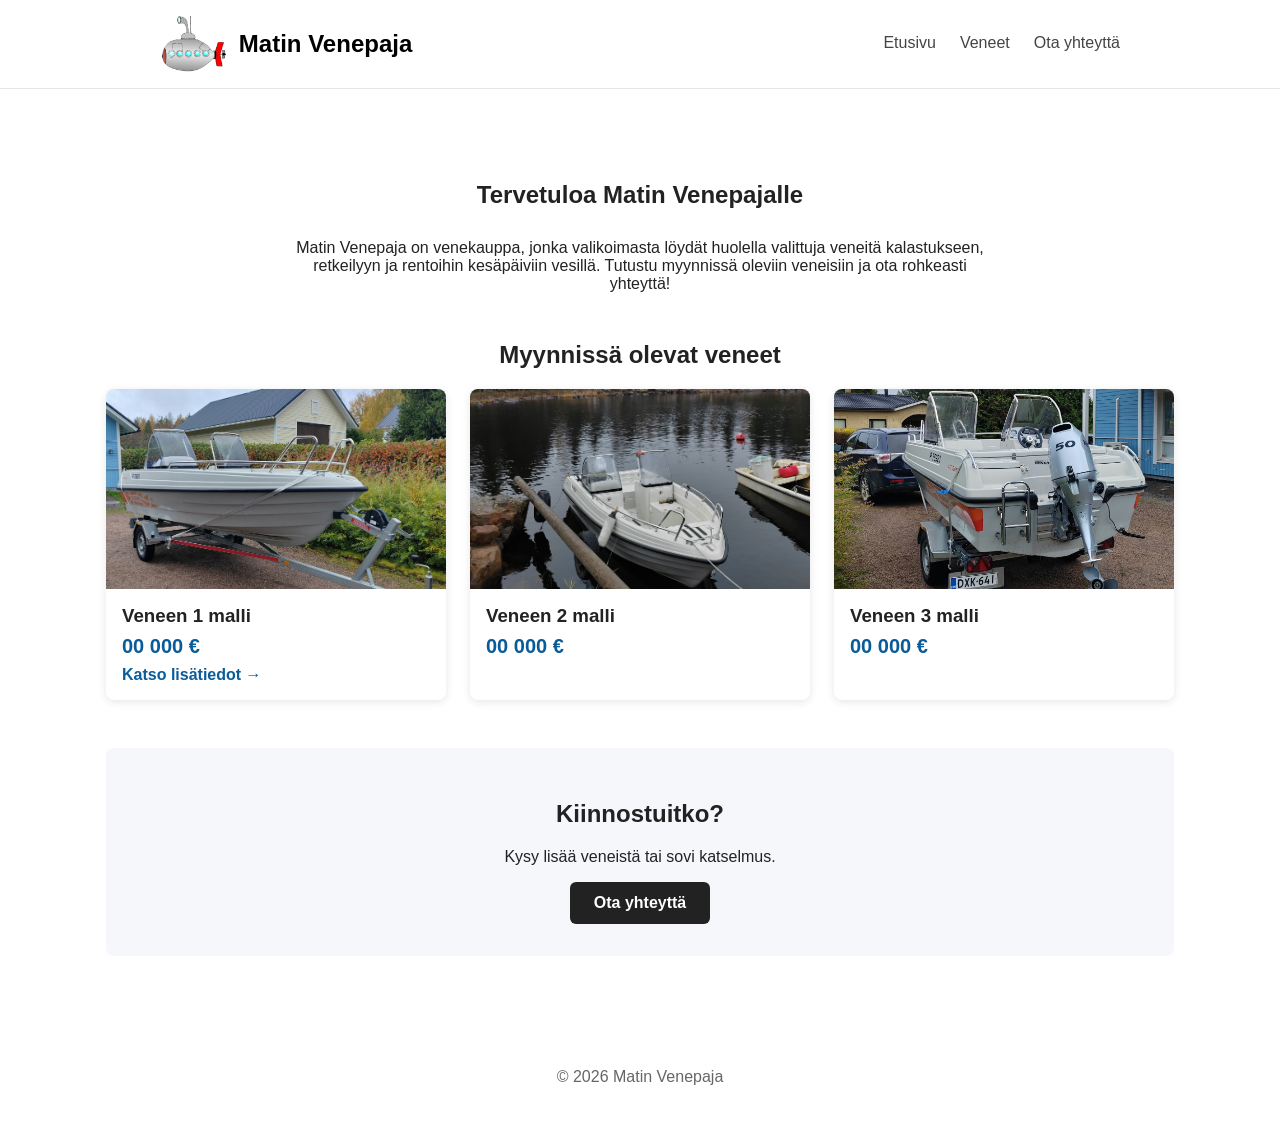
==== index.html @ ed93519f "made the website gooder" ====
<!DOCTYPE html>
<html lang="fi">
    <head>
        <meta charset="UTF-8">
        <meta name="viewport" content="width=device-width, initial-scale=1">
        <title>Matin Venepaja – Myynnissä olevat veneet</title>
        <link rel="stylesheet" href="styles.css">
    </head>
    <body>
        <header>
            <a href="index.html" class="logo"><img id="website-logo" src="images/logo.png" alt="Matin Venepaja logo">Matin Venepaja</a>
            <nav class="nav">
                <a href="index.html">Etusivu</a>
                <a href="boat1.html">Veneet</a>
                <a href="contact.html">Ota yhteyttä</a>
            </nav>
        </header>

        <main class="home">
            <section class="intro">
                <h1>Tervetuloa Matin Venepajalle</h1>
                <p>
                    Matin Venepaja on venekauppa, jonka valikoimasta löydät huolella
                    valittuja veneitä kalastukseen, retkeilyyn ja rentoihin
                    kesäpäiviin vesillä. Tutustu myynnissä oleviin veneisiin ja
                    ota rohkeasti yhteyttä!
                </p>
            </section>

            <section class="boats">
                <h2>Myynnissä olevat veneet</h2>

                <div class="card-grid">

                    <article class="card">
                        <a href="boat1.html">
                            <img src="images/boat1.jpg" alt="Vene 1">
                            <div class="card-body">
                                <h3>Veneen 1 malli</h3>
                                <p class="price">00 000 €</p>
                                <span class="card-link">Katso lisätiedot →</span>
                            </div>
                        </a>
                    </article>

                    <article class="card">
                        <img src="images/boat2.jpg" alt="Vene 2">
                        <div class="card-body">
                            <h3>Veneen 2 malli</h3>
                            <p class="price">00 000 €</p>
                        </div>
                    </article>

                    <article class="card">
                        <img src="images/boat3.jpg" alt="Vene 3">
                        <div class="card-body">
                            <h3>Veneen 3 malli</h3>
                            <p class="price">00 000 €</p>
                        </div>
                    </article>

                </div>
            </section>

            <section class="cta">
                <h2>Kiinnostuitko?</h2>
                <p>Kysy lisää veneistä tai sovi katselmus.</p>
                <a href="contact.html" class="button">Ota yhteyttä</a>
            </section>
        </main>

        <footer>
            <p>&copy; 2026 Matin Venepaja</p>
        </footer>
    </body>
</html>
---- styles.css ----
* {
  box-sizing: border-box;
}

html {
  padding: 0;
  font-family: Arial, Helvetica, sans-serif;
}

body {
  margin: 0;
  padding: 0;
  font-family: Arial, sans-serif;
  color: #222;
}

/* header */

header {
  display: flex;
  justify-content: space-between;
  align-items: center;
  padding: 1rem 10rem;
  background: #ffffff;
  border-bottom: 1px solid #e5e5e5;
  position: sticky;
  top: 0;
  z-index: 100;
}

.logo {
  display: flex;
  align-items: center;
  gap: 0.75rem;
  font-size: 1.5rem;
  font-weight: 700;
  color: #000;
  text-decoration: none;
}

#website-logo {
  height: 3.5rem;
  width: auto;
  display: block;
}

.nav {
  display: flex;
  gap: 1.5rem;
}

.nav a {
  color: #444;
  text-decoration: none;
  font-weight: 500;
  padding: 0.25rem 0;
  border-bottom: 2px solid transparent;
  transition: color 0.2s, border-color 0.2s;
}

.nav a:hover {
  color: #111;
  border-bottom-color: #111;
}

/* etusivu */

main.home {
  max-width: 1100px;
  padding: 2rem 1rem;
}

.intro {
  text-align: center;
  max-width: 700px;
  margin: 0 auto 3rem;
}

.boats h2,
.cta h2 {
  text-align: center;
}

.card-grid {
  display: grid;
  grid-template-columns: repeat(auto-fit, minmax(280px, 1fr));
  gap: 1.5rem;
}

.card {
  background: #fff;
  border-radius: 8px;
  overflow: hidden;
  box-shadow: 0 2px 8px rgba(0, 0, 0, 0.1);
  transition: transform 0.2s, box-shadow 0.2s;
}

.card:hover {
  transform: translateY(-4px);
  box-shadow: 0 6px 16px rgba(0, 0, 0, 0.15);
}

.card a {
  color: inherit;
  text-decoration: none;
  display: block;
}

.card img {
  width: 100%;
  height: 200px;
  object-fit: cover;
  display: block;
}

.card-body {
  padding: 1rem;
}

.card-body h3 {
  margin: 0 0 0.5rem;
}

.price {
  font-size: 1.25rem;
  font-weight: 700;
  color: #0a5c99;
  margin: 0 0 0.5rem;
}

.card-link {
  color: #0a5c99;
  font-weight: 600;
}

.cta {
  text-align: center;
  margin-top: 3rem;
  padding: 2rem;
  background: #f5f7fa;
  border-radius: 8px;
}

.button {
  display: inline-block;
  padding: 0.75rem 1.5rem;
  background: #222;
  color: #fff;
  text-decoration: none;
  border-radius: 6px;
  font-weight: 600;
}

.button:hover {
  background: #444;
}

footer {
  text-align: center;
  padding: 1.5rem;
  color: #666;
}

/* contact html tyylit */

main {
  max-width: 650px;
  margin: 40px auto;
  padding: 30px;
  background-color: white;
  border-radius: 8px;
}

h1 {
  text-align: center;
  margin-bottom: 30px;
}

form {
  display: flex;
  flex-direction: column;
  gap: 10px;
}

label {
  font-weight: bold;
  margin-top: 10px;
}

input,
select,
textarea {
  width: 100%;
  padding: 12px;
  border: 1px solid #ccc;
  border-radius: 5px;
  font-size: 16px;
}

textarea {
  min-height: 150px;
  resize: vertical;
}

button {
  margin-top: 20px;
  padding: 12px;
  background-color: #222;
  color: white;
  border: none;
  border-radius: 5px;
  font-size: 16px;
  cursor: pointer;
}

button:hover {
  background-color: #444;
}

/* mobiili */

@media (max-width: 600px) {
  header {
    flex-direction: column;
    gap: 0.75rem;
    padding: 1rem;
  }

  main {
    margin: 20px;
    padding: 20px;
  }

  main.home {
    margin: 20px auto;
    padding: 1rem;
  }
}
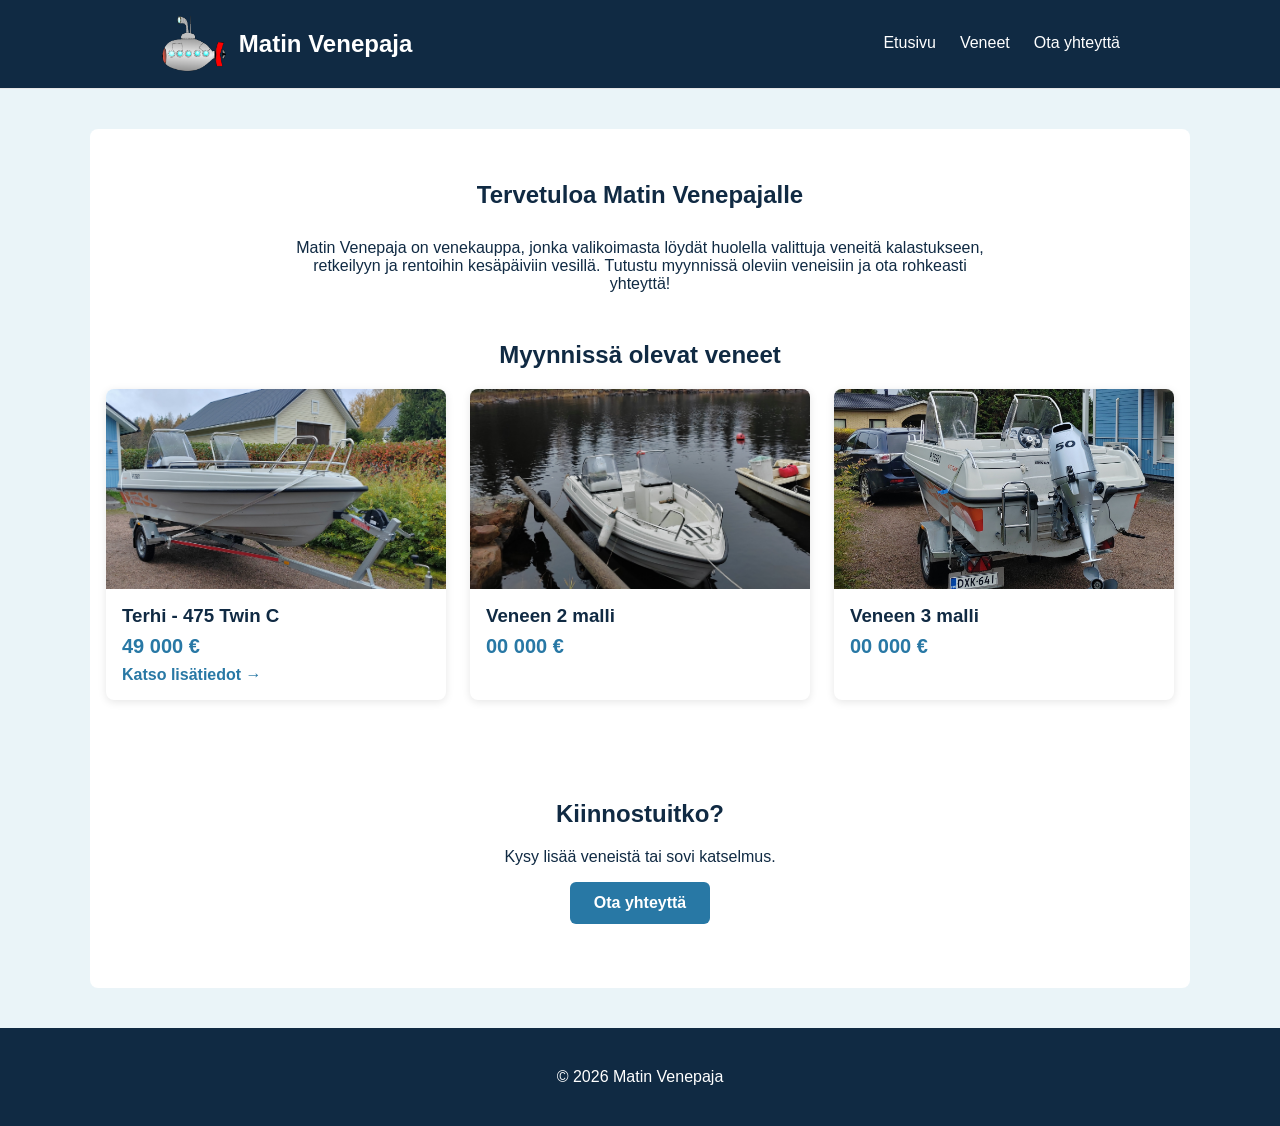
==== commit 72665419: "added information about terhikki" ====
--- a/index.html
+++ b/index.html
@@ -36,8 +36,8 @@
                         <a href="boat1.html">
                             <img src="images/boat1.jpg" alt="Vene 1">
                             <div class="card-body">
-                                <h3>Veneen 1 malli</h3>
-                                <p class="price">00 000 €</p>
+                                <h3>Terhi - 475 Twin C</h3>
+                                <p class="price">49 000 €</p>
                                 <span class="card-link">Katso lisätiedot →</span>
                             </div>
                         </a>
--- a/styles.css
+++ b/styles.css
@@ -1,238 +1,521 @@
+
+:root {
+    --dark-blue: #102A43;
+    --sea-blue: #2878A5;
+    --light-blue: #EAF4F8;
+    --white: #FFFFFF;
+    --sand: #D8C3A5;
+}
+
+/* Yleiset tyylit */
+
 * {
-  box-sizing: border-box;
+    box-sizing: border-box;
 }
 
 html {
-  padding: 0;
-  font-family: Arial, Helvetica, sans-serif;
+    padding: 0;
+    font-family: Arial, Helvetica, sans-serif;
+    scroll-behavior: smooth;
 }
 
 body {
-  margin: 0;
-  padding: 0;
-  font-family: Arial, sans-serif;
-  color: #222;
-}
-
-/* header */
+    margin: 0;
+    padding: 0;
+    font-family: Arial, sans-serif;
+    background-color: var(--light-blue);
+    color: var(--dark-blue);
+}
+
+/* Header */
 
 header {
-  display: flex;
-  justify-content: space-between;
-  align-items: center;
-  padding: 1rem 10rem;
-  background: #ffffff;
-  border-bottom: 1px solid #e5e5e5;
-  position: sticky;
-  top: 0;
-  z-index: 100;
+    display: flex;
+    justify-content: space-between;
+    align-items: center;
+    padding: 1rem 10rem;
+    background: var(--dark-blue);
+    border-bottom: 1px solid #e5e5e5;
+    position: sticky;
+    top: 0;
+    z-index: 100;
 }
 
 .logo {
-  display: flex;
-  align-items: center;
-  gap: 0.75rem;
-  font-size: 1.5rem;
-  font-weight: 700;
-  color: #000;
-  text-decoration: none;
+    display: flex;
+    align-items: center;
+    gap: 0.75rem;
+    font-size: 1.5rem;
+    font-weight: 700;
+    color: var(--white);
+    text-decoration: none;
 }
 
 #website-logo {
-  height: 3.5rem;
-  width: auto;
-  display: block;
+    height: 3.5rem;
+    width: auto;
+    display: block;
 }
 
 .nav {
-  display: flex;
-  gap: 1.5rem;
+    display: flex;
+    gap: 1.5rem;
 }
 
 .nav a {
-  color: #444;
-  text-decoration: none;
-  font-weight: 500;
-  padding: 0.25rem 0;
-  border-bottom: 2px solid transparent;
-  transition: color 0.2s, border-color 0.2s;
+    color: var(--white);
+    text-decoration: none;
+    font-weight: 500;
+    padding: 0.25rem 0;
+    border-bottom: 2px solid transparent;
+    transition: color 0.2s, border-color 0.2s;
 }
 
 .nav a:hover {
-  color: #111;
-  border-bottom-color: #111;
-}
-
-/* etusivu */
+    color: var(--sand);
+    border-bottom-color: var(--sand);
+}
+
+/* Etusivu */
 
 main.home {
-  max-width: 1100px;
-  padding: 2rem 1rem;
+    max-width: 1100px;
+    margin: 40px auto;
+    padding: 2rem 1rem;
 }
 
 .intro {
-  text-align: center;
-  max-width: 700px;
-  margin: 0 auto 3rem;
+    text-align: center;
+    max-width: 700px;
+    margin: 0 auto 3rem;
 }
 
 .boats h2,
 .cta h2 {
-  text-align: center;
+    text-align: center;
 }
 
 .card-grid {
-  display: grid;
-  grid-template-columns: repeat(auto-fit, minmax(280px, 1fr));
-  gap: 1.5rem;
+    display: grid;
+    grid-template-columns: repeat(auto-fit, minmax(280px, 1fr));
+    gap: 1.5rem;
 }
 
 .card {
-  background: #fff;
-  border-radius: 8px;
-  overflow: hidden;
-  box-shadow: 0 2px 8px rgba(0, 0, 0, 0.1);
-  transition: transform 0.2s, box-shadow 0.2s;
+    background: var(--white);
+    border-radius: 8px;
+    overflow: hidden;
+    box-shadow: 0 2px 8px rgba(0, 0, 0, 0.1);
+    transition: transform 0.2s, box-shadow 0.2s;
 }
 
 .card:hover {
-  transform: translateY(-4px);
-  box-shadow: 0 6px 16px rgba(0, 0, 0, 0.15);
+    transform: translateY(-4px);
+    box-shadow: 0 6px 16px rgba(0, 0, 0, 0.15);
 }
 
 .card a {
-  color: inherit;
-  text-decoration: none;
-  display: block;
+    color: inherit;
+    text-decoration: none;
+    display: block;
 }
 
 .card img {
-  width: 100%;
-  height: 200px;
-  object-fit: cover;
-  display: block;
+    width: 100%;
+    height: 200px;
+    object-fit: cover;
+    display: block;
 }
 
 .card-body {
-  padding: 1rem;
+    padding: 1rem;
 }
 
 .card-body h3 {
-  margin: 0 0 0.5rem;
+    margin: 0 0 0.5rem;
 }
 
 .price {
-  font-size: 1.25rem;
-  font-weight: 700;
-  color: #0a5c99;
-  margin: 0 0 0.5rem;
+    font-size: 1.25rem;
+    font-weight: 700;
+    color: var(--sea-blue);
+    margin: 0 0 0.5rem;
 }
 
 .card-link {
-  color: #0a5c99;
-  font-weight: 600;
+    color: var(--sea-blue);
+    font-weight: 600;
 }
 
 .cta {
-  text-align: center;
-  margin-top: 3rem;
-  padding: 2rem;
-  background: #f5f7fa;
-  border-radius: 8px;
+    text-align: center;
+    margin-top: 3rem;
+    padding: 2rem;
+    background: var(--white);
+    border-radius: 8px;
 }
 
 .button {
-  display: inline-block;
-  padding: 0.75rem 1.5rem;
-  background: #222;
-  color: #fff;
-  text-decoration: none;
-  border-radius: 6px;
-  font-weight: 600;
+    display: inline-block;
+    padding: 0.75rem 1.5rem;
+    background: var(--sea-blue);
+    color: var(--white);
+    text-decoration: none;
+    border-radius: 6px;
+    font-weight: 600;
+    transition: background-color 0.2s;
 }
 
 .button:hover {
-  background: #444;
-}
+    background: var(--dark-blue);
+}
+
+/* Footer */
 
 footer {
-  text-align: center;
-  padding: 1.5rem;
-  color: #666;
-}
-
-/* contact html tyylit */
+    text-align: center;
+    padding: 1.5rem;
+    background-color: var(--dark-blue);
+    color: var(--white);
+}
+
+/* Contact-sivun tyylit */
 
 main {
-  max-width: 650px;
-  margin: 40px auto;
-  padding: 30px;
-  background-color: white;
-  border-radius: 8px;
+    max-width: 650px;
+    margin: 40px auto;
+    padding: 30px;
+    background-color: var(--white);
+    border-radius: 8px;
 }
 
 h1 {
-  text-align: center;
-  margin-bottom: 30px;
+    text-align: center;
+    margin-bottom: 30px;
 }
 
 form {
-  display: flex;
-  flex-direction: column;
-  gap: 10px;
+    display: flex;
+    flex-direction: column;
+    gap: 10px;
 }
 
 label {
-  font-weight: bold;
-  margin-top: 10px;
+    font-weight: bold;
+    margin-top: 10px;
 }
 
 input,
 select,
 textarea {
-  width: 100%;
-  padding: 12px;
-  border: 1px solid #ccc;
-  border-radius: 5px;
-  font-size: 16px;
+    width: 100%;
+    padding: 12px;
+    border: 1px solid #ccc;
+    border-radius: 5px;
+    font-size: 16px;
+    font-family: inherit;
 }
 
 textarea {
-  min-height: 150px;
-  resize: vertical;
+    min-height: 150px;
+    resize: vertical;
 }
 
 button {
-  margin-top: 20px;
-  padding: 12px;
-  background-color: #222;
-  color: white;
-  border: none;
-  border-radius: 5px;
-  font-size: 16px;
-  cursor: pointer;
+    margin-top: 20px;
+    padding: 12px;
+    background-color: var(--sea-blue);
+    color: var(--white);
+    border: none;
+    border-radius: 5px;
+    font-size: 16px;
+    cursor: pointer;
+    transition: background-color 0.2s;
 }
 
 button:hover {
-  background-color: #444;
-}
-
-/* mobiili */
+    background-color: var(--dark-blue);
+}
+
+/* Veneen esittelysivu */
+
+main.boat {
+    max-width: 1100px;
+    padding: 2rem 1rem;
+}
+
+.hero-grid {
+    display: flex;
+    justify-content: space-between;
+    align-items: flex-end;
+    gap: 1.5rem;
+    flex-wrap: wrap;
+}
+
+.hero-info h1 {
+    text-align: left;
+    margin: 0.5rem 0;
+}
+
+.badge {
+    display: inline-block;
+    padding: 0.25rem 0.75rem;
+    background: var(--sea-blue);
+    color: var(--white);
+    font-size: 0.85rem;
+    font-weight: 700;
+    border-radius: 999px;
+}
+
+.listing-subtitle {
+    margin: 0;
+    color: #555;
+}
+
+.listing-price-box {
+    text-align: right;
+}
+
+.listing-price-box .price {
+    display: block;
+    font-size: 2rem;
+    margin: 0;
+}
+
+.location {
+    color: #555;
+}
+
+/* Galleria */
+
+.boat-gallery {
+    display: grid;
+    grid-template-columns: 2fr 1fr;
+    gap: 1rem;
+    margin: 2rem 0;
+}
+
+.boat-gallery figure {
+    margin: 0;
+}
+
+.gallery-main img {
+    width: 100%;
+    height: 100%;
+    min-height: 320px;
+    max-height: 480px;
+    object-fit: cover;
+    border-radius: 8px;
+    display: block;
+}
+
+.gallery-main figcaption {
+    margin-top: 0.5rem;
+    font-size: 0.9rem;
+    color: #666;
+}
+
+.gallery-side {
+    display: flex;
+    flex-direction: column;
+    gap: 1rem;
+}
+
+.gallery-thumb img {
+    width: 100%;
+    height: 100%;
+    min-height: 150px;
+    max-height: 230px;
+    object-fit: cover;
+    border-radius: 8px;
+    display: block;
+    cursor: pointer;
+    transition: opacity 0.2s;
+}
+
+.gallery-thumb img:hover {
+    opacity: 0.8;
+}
+
+/* Pikafaktat */
+
+.quick-specs {
+    display: grid;
+    grid-template-columns: repeat(auto-fit, minmax(150px, 1fr));
+    gap: 1rem;
+    margin-bottom: 2rem;
+}
+
+.spec-card {
+    background: var(--light-blue);
+    border-radius: 8px;
+    padding: 1rem;
+    text-align: center;
+}
+
+.spec-label {
+    display: block;
+    font-size: 0.85rem;
+    color: #666;
+    margin-bottom: 0.25rem;
+}
+
+.spec-value {
+    font-size: 1.4rem;
+}
+
+/* Sisältö */
+
+.listing-body {
+    display: grid;
+    grid-template-columns: 2fr 1fr;
+    gap: 2rem;
+    align-items: start;
+}
+
+.listing-details h2 {
+    margin: 2rem 0 0.75rem;
+}
+
+.listing-details section:first-child h2 {
+    margin-top: 0;
+}
+
+.specs-list {
+    margin: 0;
+}
+
+.spec-row {
+    display: flex;
+    justify-content: space-between;
+    gap: 1rem;
+    padding: 0.6rem 0;
+    border-bottom: 1px solid #e5e5e5;
+}
+
+.spec-row dt {
+    font-weight: 700;
+}
+
+.spec-row dd {
+    margin: 0;
+    text-align: right;
+}
+
+.equipment-list {
+    margin: 0;
+    padding-left: 1.25rem;
+    line-height: 1.7;
+}
+
+.contact-box {
+    position: sticky;
+    top: 6rem;
+    background: var(--light-blue);
+    border-radius: 8px;
+    padding: 1.5rem;
+    text-align: center;
+}
+
+.contact-box h2 {
+    margin-top: 0;
+}
+
+/* Responsiivisuus tableteille */
+
+@media (max-width: 900px) {
+
+    header {
+        padding: 1rem 2rem;
+    }
+
+    .listing-body {
+        grid-template-columns: 1fr;
+    }
+
+    .contact-box {
+        position: static;
+    }
+}
+
+/* Responsiivisuus mobiililaitteille */
 
 @media (max-width: 600px) {
-  header {
-    flex-direction: column;
-    gap: 0.75rem;
-    padding: 1rem;
-  }
-
-  main {
-    margin: 20px;
-    padding: 20px;
-  }
-
-  main.home {
-    margin: 20px auto;
-    padding: 1rem;
-  }
-}+
+    header {
+        flex-direction: column;
+        gap: 0.75rem;
+        padding: 1rem;
+    }
+
+    .nav {
+        flex-direction: column;
+        align-items: center;
+        gap: 0.75rem;
+    }
+
+    main {
+        width: 95%;
+        margin: 15px auto;
+        padding: 15px;
+    }
+
+    main.home,
+    main.boat {
+        margin: 15px auto;
+        padding: 1rem;
+    }
+
+    h1 {
+        font-size: 24px;
+    }
+
+    .hero-grid {
+        flex-direction: column;
+        align-items: flex-start;
+    }
+
+    .listing-price-box {
+        text-align: left;
+    }
+
+    .boat-gallery {
+        grid-template-columns: 1fr;
+    }
+
+    .gallery-main img {
+        min-height: 200px;
+    }
+
+    .gallery-side {
+        display: grid;
+        grid-template-columns: 1fr 1fr;
+    }
+
+    .gallery-thumb img {
+        min-height: 120px;
+    }
+
+    .listing-body {
+        grid-template-columns: 1fr;
+    }
+
+    .contact-box {
+        position: static;
+    }
+
+    .spec-row {
+        flex-wrap: wrap;
+    }
+
+    input,
+    select,
+    textarea {
+        font-size: 16px;
+        padding: 10px;
+    }
+
+    button {
+        width: 100%;
+    }
+}
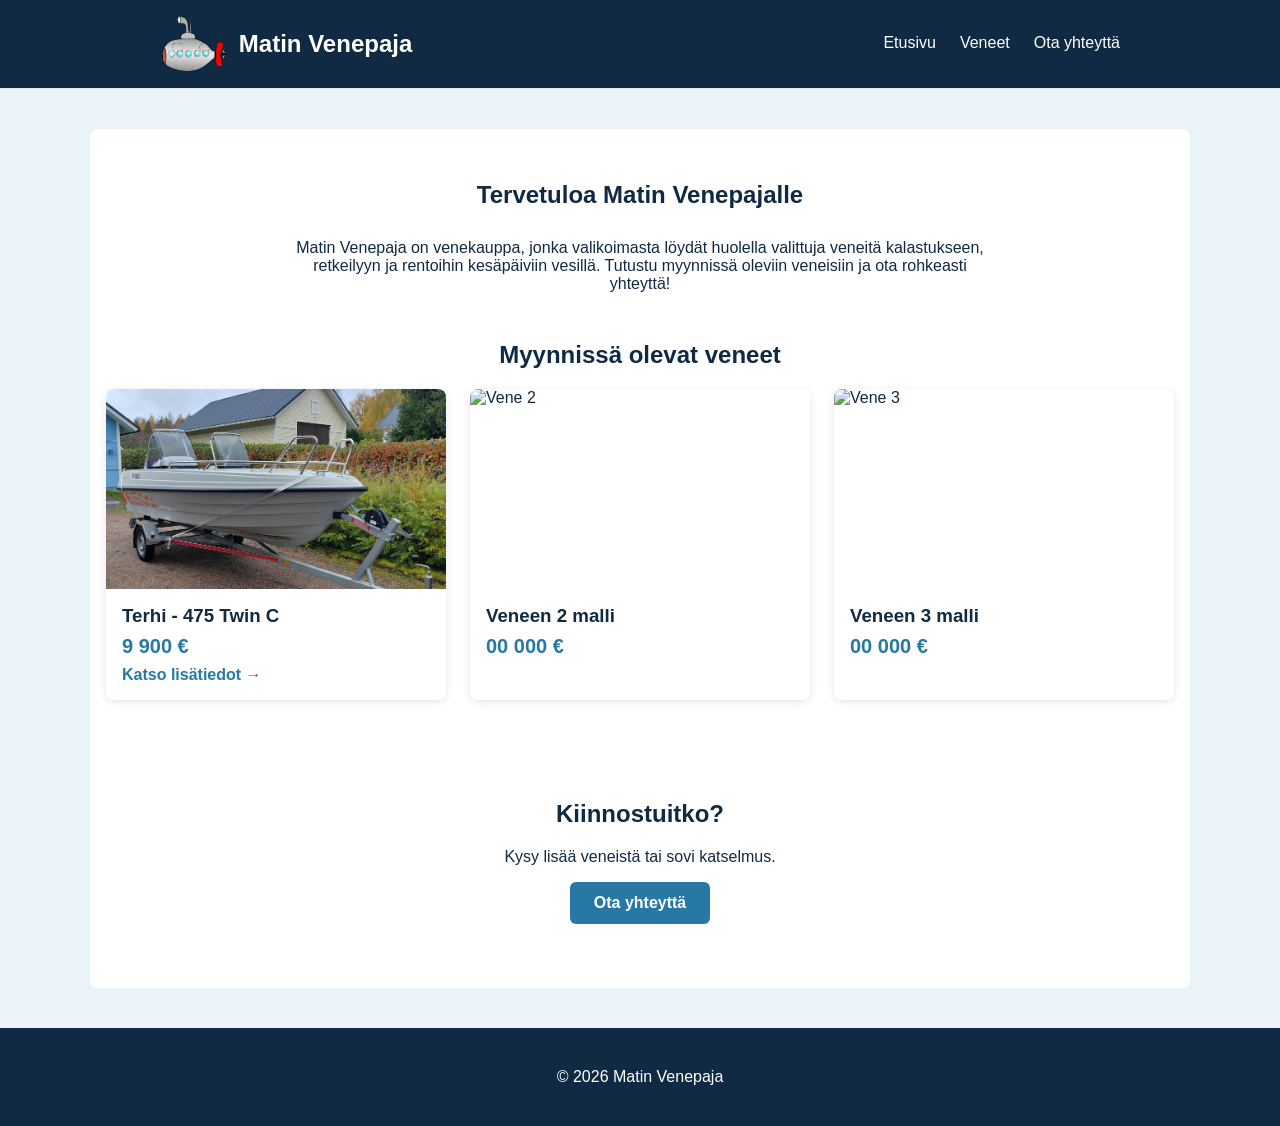
==== commit 4a1ea9b5: "samppa" ====
--- a/index.html
+++ b/index.html
@@ -2,7 +2,7 @@
 <html lang="fi">
     <head>
         <meta charset="UTF-8">
-        <meta name="viewport" content="width=device-width, initial-scale=1">
+        <meta name="viewport" content="width=device-width, initial-scale=1.0">
         <title>Matin Venepaja – Myynnissä olevat veneet</title>
         <link rel="stylesheet" href="styles.css">
     </head>
@@ -15,6 +15,14 @@
                 <a href="contact.html">Ota yhteyttä</a>
             </nav>
         </header>
+
+        <script>
+            const logo = document.getElementById("website-logo");
+
+            logo.addEventListener("mouseenter", function () {
+                logo.classList.add("moved");
+            });
+        </script>
 
         <main class="home">
             <section class="intro">
@@ -37,14 +45,14 @@
                             <img src="images/boat1.jpg" alt="Vene 1">
                             <div class="card-body">
                                 <h3>Terhi - 475 Twin C</h3>
-                                <p class="price">49 000 €</p>
+                                <p class="price">9 900 €</p>
                                 <span class="card-link">Katso lisätiedot →</span>
                             </div>
                         </a>
                     </article>
 
                     <article class="card">
-                        <img src="images/boat2.jpg" alt="Vene 2">
+                        <img src="images/" alt="Vene 2">
                         <div class="card-body">
                             <h3>Veneen 2 malli</h3>
                             <p class="price">00 000 €</p>
@@ -52,7 +60,7 @@
                     </article>
 
                     <article class="card">
-                        <img src="images/boat3.jpg" alt="Vene 3">
+                        <img src="images/" alt="Vene 3">
                         <div class="card-body">
                             <h3>Veneen 3 malli</h3>
                             <p class="price">00 000 €</p>
--- a/styles.css
+++ b/styles.css
@@ -52,10 +52,17 @@
 }
 
 #website-logo {
-    height: 3.5rem;
-    width: auto;
-    display: block;
-}
+  height: 3.5rem;
+  width: auto;
+  display: block;
+  transition: transform 1.5s ease;
+}
+
+#website-logo.moved  {
+  transform: translateX(-300px);
+}
+
+
 
 .nav {
     display: flex;
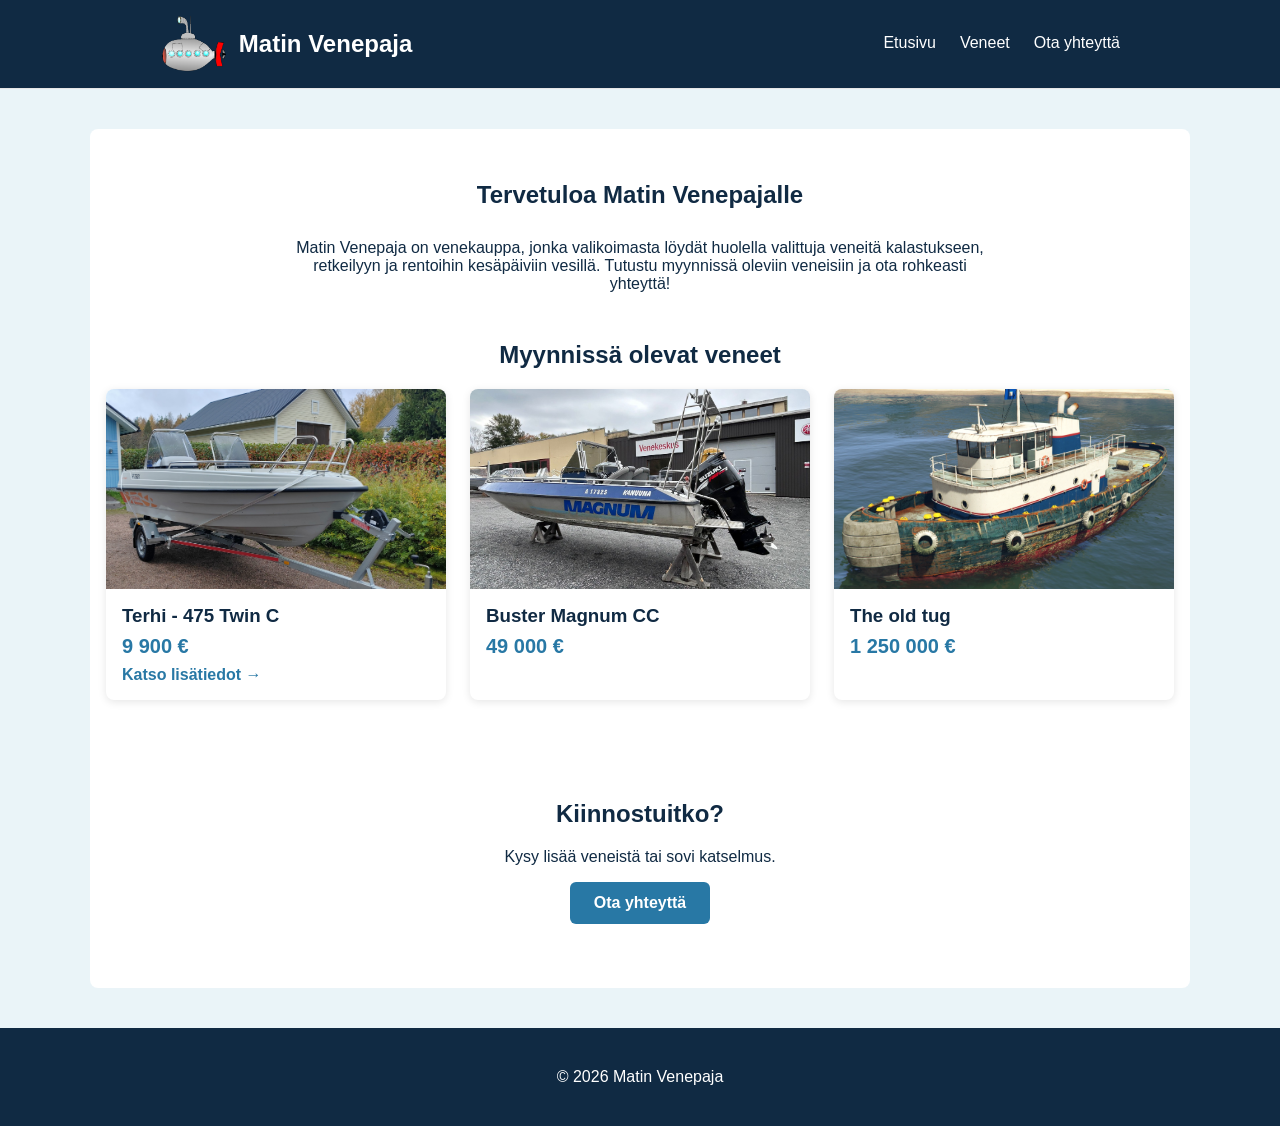
==== commit 387a978d: "added images" ====
--- a/index.html
+++ b/index.html
@@ -52,18 +52,18 @@
                     </article>
 
                     <article class="card">
-                        <img src="images/" alt="Vene 2">
+                        <img src="images/magnum.png" alt="Vene 2">
                         <div class="card-body">
-                            <h3>Veneen 2 malli</h3>
-                            <p class="price">00 000 €</p>
+                            <h3>Buster Magnum CC</h3>
+                            <p class="price">49 000 €</p>
                         </div>
                     </article>
 
                     <article class="card">
-                        <img src="images/" alt="Vene 3">
+                        <img src="images/tug.png" alt="Vene 3">
                         <div class="card-body">
-                            <h3>Veneen 3 malli</h3>
-                            <p class="price">00 000 €</p>
+                            <h3>The old tug</h3>
+                            <p class="price">1 250 000 €</p>
                         </div>
                     </article>
 
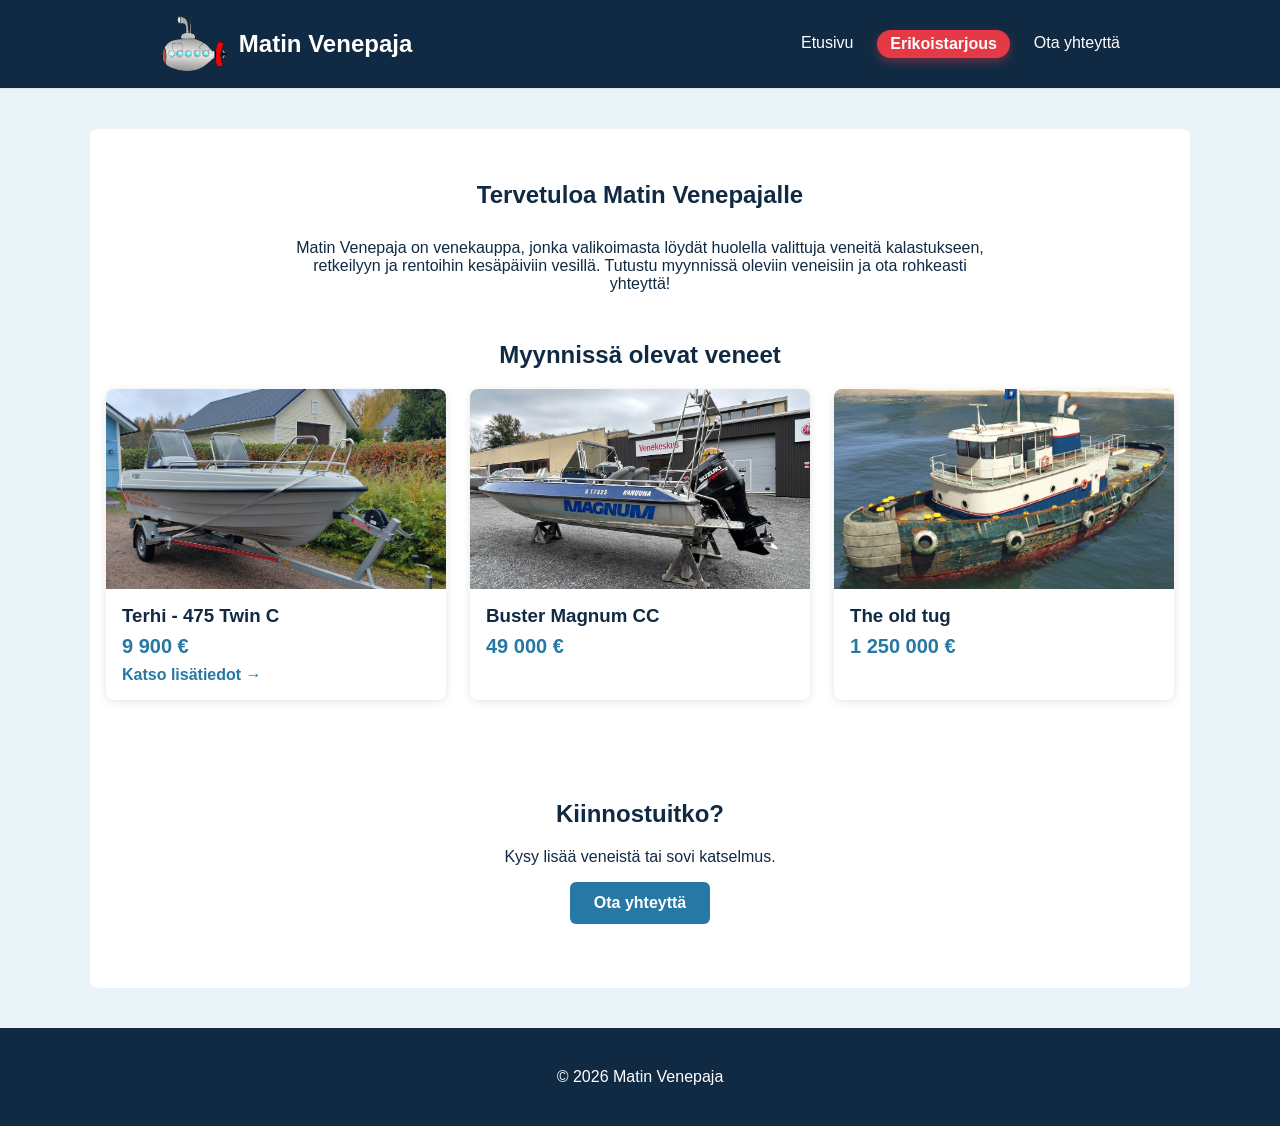
==== commit a6d51181: "added good button" ====
--- a/index.html
+++ b/index.html
@@ -11,7 +11,7 @@
             <a href="index.html" class="logo"><img id="website-logo" src="images/logo.png" alt="Matin Venepaja logo">Matin Venepaja</a>
             <nav class="nav">
                 <a href="index.html">Etusivu</a>
-                <a href="boat1.html">Veneet</a>
+            <a href="boat1.html" class="offer-link">Erikoistarjous</a>
                 <a href="contact.html">Ota yhteyttä</a>
             </nav>
         </header>
--- a/styles.css
+++ b/styles.css
@@ -81,6 +81,48 @@
 .nav a:hover {
     color: var(--sand);
     border-bottom-color: var(--sand);
+}
+
+.nav a.offer-link {
+  background: #e63946;
+  color: #fff;
+  padding: 0.3rem 0.8rem;
+  border-radius: 999px;
+  border-bottom: none;
+  font-weight: 700;
+  box-shadow: 0 4px 10px rgba(230, 57, 70, 0.4);
+  animation: bounce 1.6s ease-in-out infinite;
+}
+
+.nav a.offer-link:hover {
+  background: #c8283a;
+  color: #fff;
+  border-bottom: none;
+  animation-play-state: paused;
+}
+
+@keyframes bounce {
+  0%, 100% {
+    transform: translateY(0);
+  }
+  20% {
+    transform: translateY(-8px);
+  }
+  40% {
+    transform: translateY(0);
+  }
+  55% {
+    transform: translateY(-4px);
+  }
+  70% {
+    transform: translateY(0);
+  }
+}
+
+@media (prefers-reduced-motion: reduce) {
+  .nav a.offer-link {
+    animation: none;
+  }
 }
 
 /* Etusivu */
